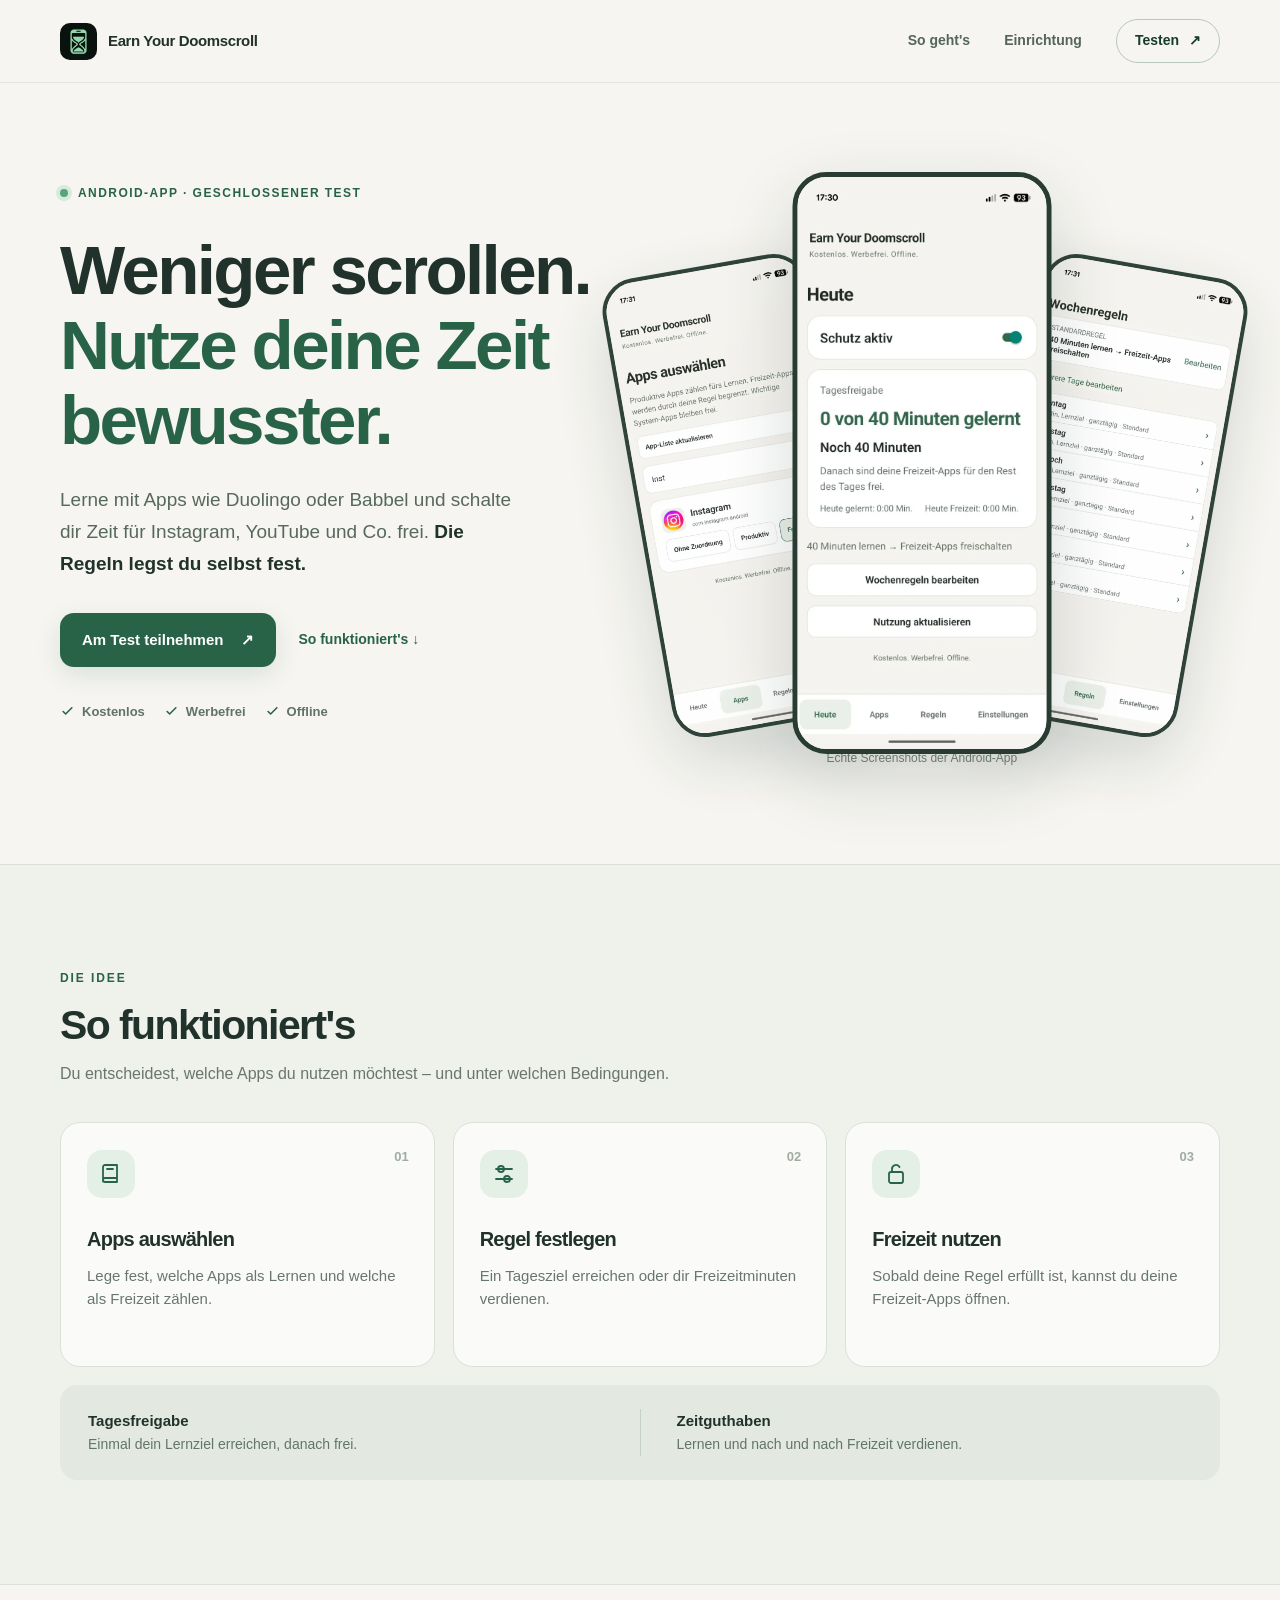
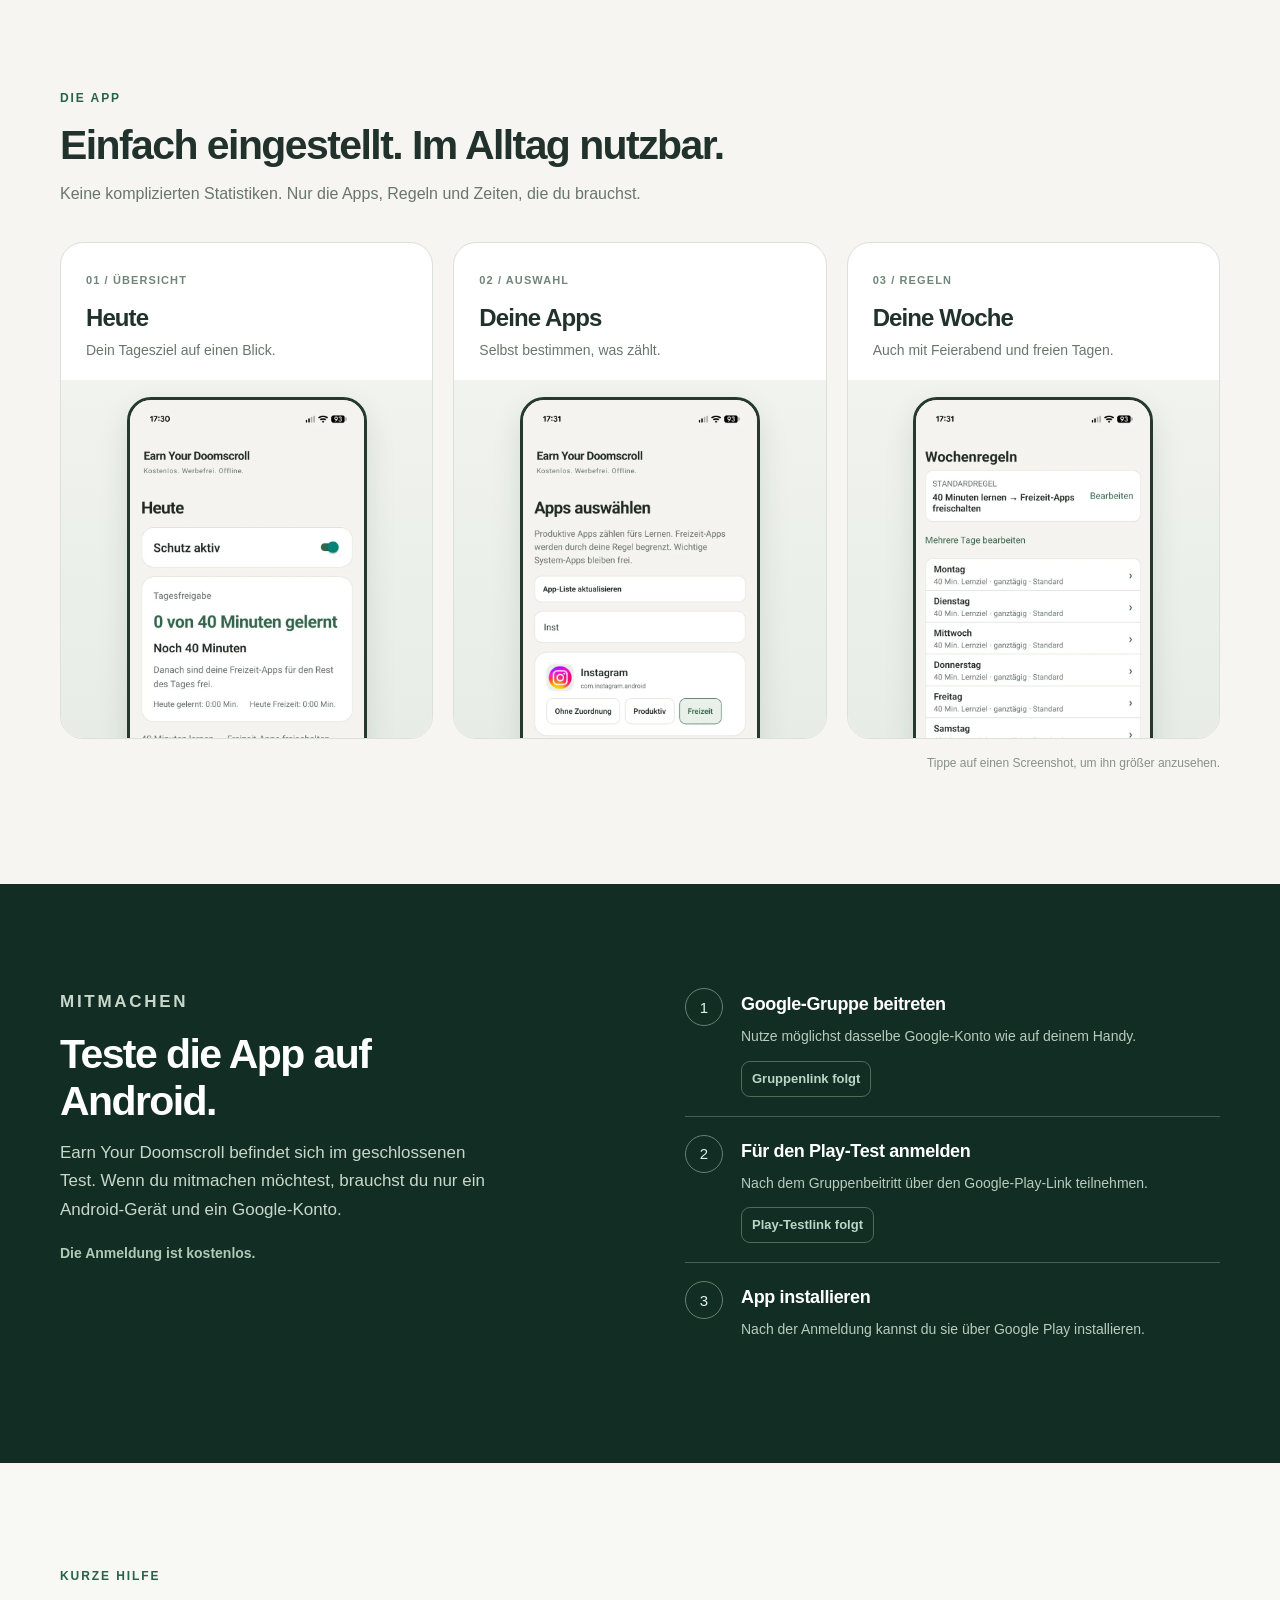
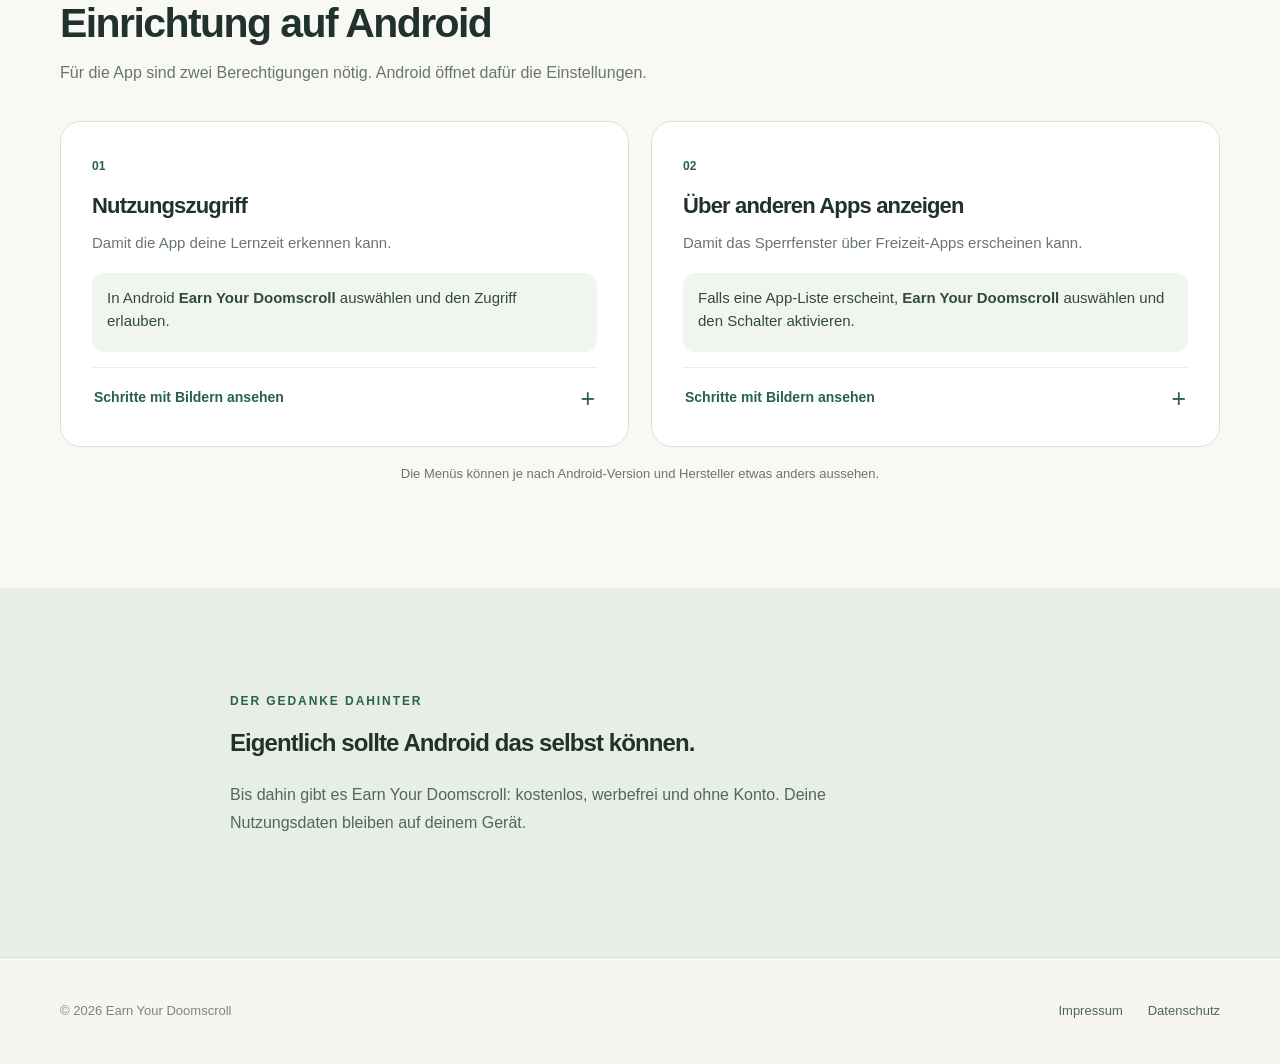
==== index.html @ 4b356b82 "Add files via upload" ====
<!doctype html>
<html lang="de">
  <head>
    <meta charset="utf-8" />
    <meta name="viewport" content="width=device-width, initial-scale=1" />
    <meta name="color-scheme" content="light" />
    <meta name="theme-color" content="#f6f5f1" />
    <meta name="description" content="Earn Your Doomscroll: Lerne mit produktiven Apps und schalte dir Freizeit für Instagram, YouTube und Co. frei. Kostenlos, ohne Werbung und offline." />
    <meta property="og:title" content="Earn Your Doomscroll – Weniger scrollen. Bewusster entscheiden." />
    <meta property="og:description" content="Lernen, Freizeit freischalten und eigene Regeln festlegen. Eine kostenlose Android-App ohne Konto." />
    <meta property="og:type" content="website" />
    <meta property="og:image" content="assets/icon-384.webp" />
    <link rel="icon" href="assets/favicon.png" />
    <link rel="stylesheet" href="css/styles.css" />
    <title>Earn Your Doomscroll – Bewusster scrollen</title>
  </head>
  <body>
    <a class="skip-link" href="#inhalt">Zum Inhalt springen</a>
    <header class="site-header">
      <div class="container header-inner">
        <a class="brand" href="#start" aria-label="Earn Your Doomscroll – zum Anfang">
          <img src="assets/icon-128.webp" width="37" height="37" alt="" />
          <span>Earn Your Doomscroll</span>
        </a>
        <nav class="nav-links" aria-label="Hauptnavigation">
          <a href="#so-gehts">So geht's</a>
          <a href="#einrichtung">Einrichtung</a>
          <a href="#test" class="nav-cta">Testen <span aria-hidden="true">↗</span></a>
        </nav>
        <a class="mobile-nav-cta" href="#test">Testen <span aria-hidden="true">↗</span></a>
      </div>
    </header>

    <main id="inhalt">
      <section class="hero section" id="start" aria-labelledby="hero-title">
        <div class="container hero-grid">
          <div class="hero-copy">
            <span class="eyebrow"><span class="status-dot"></span> Android-App · Geschlossener Test</span>
            <h1 id="hero-title">Weniger scrollen.<br /><em>Nutze deine Zeit bewusster.</em></h1>
            <p class="hero-lead">Lerne mit Apps wie Duolingo oder Babbel und schalte dir Zeit für Instagram, YouTube und Co. frei. <strong>Die Regeln legst du selbst fest.</strong></p>
            <div class="hero-actions">
              <a class="button button-primary" href="#test">Am Test teilnehmen <span aria-hidden="true">↗</span></a>
              <a class="text-link" href="#so-gehts">So funktioniert's <span aria-hidden="true">↓</span></a>
            </div>
            <div class="trust-row" aria-label="Eigenschaften der App">
              <span><svg class="mini-icon" viewBox="0 0 24 24" aria-hidden="true"><path d="m5 12 4 4L19 6"/></svg> Kostenlos</span>
              <span><svg class="mini-icon" viewBox="0 0 24 24" aria-hidden="true"><path d="m5 12 4 4L19 6"/></svg> Werbefrei</span>
              <span><svg class="mini-icon" viewBox="0 0 24 24" aria-hidden="true"><path d="m5 12 4 4L19 6"/></svg> Offline</span>
            </div>
          </div>
          <div class="hero-visual" aria-label="Einblicke in die Android-App">
            <div class="hero-visual-glow" aria-hidden="true"></div>
            <div class="phone phone-back phone-back-left" aria-hidden="true"><img src="assets/apps.webp" width="684" height="1536" alt="" /></div>
            <div class="phone phone-main"><img src="assets/heute.webp" width="684" height="1536" alt="Dashboard der Android-App mit Tagesziel, Schutzstatus und Lernfortschritt" /></div>
            <div class="phone phone-back phone-back-right" aria-hidden="true"><img src="assets/regeln.webp" width="684" height="1536" alt="" /></div>
            <span class="visual-caption">Echte Screenshots der Android-App</span>
          </div>
        </div>
      </section>

      <section class="section section-steps" id="so-gehts" aria-labelledby="steps-title">
        <div class="container">
          <div class="section-heading">
            <p class="kicker">DIE IDEE</p>
            <h2 id="steps-title">So funktioniert's</h2>
            <p>Du entscheidest, welche Apps du nutzen möchtest – und unter welchen Bedingungen.</p>
          </div>
          <div class="steps-grid">
            <article class="step-card">
              <span class="step-index">01</span>
              <span class="step-icon" aria-hidden="true"><svg viewBox="0 0 24 24"><path d="M4 19.5V5a2 2 0 0 1 2-2h12v17H6a2 2 0 0 1 0-4h12"/><path d="M8 7h6"/></svg></span>
              <h3>Apps auswählen</h3>
              <p>Lege fest, welche Apps als Lernen und welche als Freizeit zählen.</p>
            </article>
            <article class="step-card">
              <span class="step-index">02</span>
              <span class="step-icon" aria-hidden="true"><svg viewBox="0 0 24 24"><path d="M4 7h16M4 17h16"/><circle cx="9" cy="7" r="3"/><circle cx="15" cy="17" r="3"/></svg></span>
              <h3>Regel festlegen</h3>
              <p>Ein Tagesziel erreichen oder dir Freizeitminuten verdienen.</p>
            </article>
            <article class="step-card">
              <span class="step-index">03</span>
              <span class="step-icon" aria-hidden="true"><svg viewBox="0 0 24 24"><rect x="5" y="10" width="14" height="11" rx="2"/><path d="M8 10V7a4 4 0 0 1 7.5-2"/></svg></span>
              <h3>Freizeit nutzen</h3>
              <p>Sobald deine Regel erfüllt ist, kannst du deine Freizeit-Apps öffnen.</p>
            </article>
          </div>
          <div class="mode-strip">
            <div><strong>Tagesfreigabe</strong><span>Einmal dein Lernziel erreichen, danach frei.</span></div>
            <span class="mode-divider" aria-hidden="true"></span>
            <div><strong>Zeitguthaben</strong><span>Lernen und nach und nach Freizeit verdienen.</span></div>
          </div>
        </div>
      </section>

      <section class="section showcase" id="einblick" aria-labelledby="showcase-title">
        <div class="container">
          <div class="section-heading narrow">
            <p class="kicker">DIE APP</p>
            <h2 id="showcase-title">Einfach eingestellt. Im Alltag nutzbar.</h2>
            <p>Keine komplizierten Statistiken. Nur die Apps, Regeln und Zeiten, die du brauchst.</p>
          </div>
          <div class="showcase-grid">
            <article class="showcase-card">
              <div class="showcase-copy"><span>01 / ÜBERSICHT</span><h3>Heute</h3><p>Dein Tagesziel auf einen Blick.</p></div>
              <button type="button" class="image-button" data-lightbox="assets/heute.webp" data-alt="Dashboard der App: Schutz aktiv, Tagesfreigabe und Lernfortschritt" aria-label="Screenshot Heute vergrößern"><img src="assets/heute.webp" width="684" height="1536" loading="lazy" alt="Dashboard mit Tagesfreigabe und Lernziel" /></button>
            </article>
            <article class="showcase-card">
              <div class="showcase-copy"><span>02 / AUSWAHL</span><h3>Deine Apps</h3><p>Selbst bestimmen, was zählt.</p></div>
              <button type="button" class="image-button" data-lightbox="assets/apps.webp" data-alt="App-Auswahl mit Instagram als Freizeit-App" aria-label="Screenshot Apps auswählen vergrößern"><img src="assets/apps.webp" width="684" height="1536" loading="lazy" alt="Auswahl installierter Android-Apps" /></button>
            </article>
            <article class="showcase-card">
              <div class="showcase-copy"><span>03 / REGELN</span><h3>Deine Woche</h3><p>Auch mit Feierabend und freien Tagen.</p></div>
              <button type="button" class="image-button" data-lightbox="assets/regeln.webp" data-alt="Wochenübersicht mit Standardregel und sieben Wochentagen" aria-label="Screenshot Wochenregeln vergrößern"><img src="assets/regeln.webp" width="684" height="1536" loading="lazy" alt="Wochenregeln und Tagesfreigabe in der App" /></button>
            </article>
          </div>
          <p class="showcase-hint">Tippe auf einen Screenshot, um ihn größer anzusehen.</p>
        </div>
      </section>

      <section class="section test-section" id="test" aria-labelledby="test-title">
        <div class="container test-grid">
          <div class="test-head">
            <p class="kicker kicker-light">MITMACHEN</p>
            <h2 id="test-title">Teste die App auf Android.</h2>
            <p>Earn Your Doomscroll befindet sich im geschlossenen Test. Wenn du mitmachen möchtest, brauchst du nur ein Android-Gerät und ein Google-Konto.</p>
            <p class="test-note">Die Anmeldung ist kostenlos.</p>
          </div>
          <div class="test-steps">
            <div class="test-step">
              <span class="test-nr">1</span>
              <div><h3>Google-Gruppe beitreten</h3><p>Nutze möglichst dasselbe Google-Konto wie auf deinem Handy.</p>
                <a class="button button-light button-compact is-hidden" data-config-url="groupUrl" target="_blank" rel="noopener noreferrer">Zur Google-Gruppe <span aria-hidden="true">↗</span></a>
                <span class="coming-soon" data-config-placeholder="groupUrl">Gruppenlink folgt</span>
              </div>
            </div>
            <div class="test-step">
              <span class="test-nr">2</span>
              <div><h3>Für den Play-Test anmelden</h3><p>Nach dem Gruppenbeitritt über den Google-Play-Link teilnehmen.</p>
                <a class="button button-light button-compact is-hidden" data-config-url="playTestUrl" target="_blank" rel="noopener noreferrer">Zum Play-Test <span aria-hidden="true">↗</span></a>
                <span class="coming-soon" data-config-placeholder="playTestUrl">Play-Testlink folgt</span>
              </div>
            </div>
            <div class="test-step">
              <span class="test-nr">3</span>
              <div><h3>App installieren</h3><p>Nach der Anmeldung kannst du sie über Google Play installieren.</p></div>
            </div>
          </div>
        </div>
      </section>

      <section class="section setup-section" id="einrichtung" aria-labelledby="setup-title">
        <div class="container">
          <div class="section-heading narrow">
            <p class="kicker">KURZE HILFE</p>
            <h2 id="setup-title">Einrichtung auf Android</h2>
            <p>Für die App sind zwei Berechtigungen nötig. Android öffnet dafür die Einstellungen.</p>
          </div>
          <div class="setup-grid">
            <article class="permission-card">
              <span class="permission-number">01</span>
              <h3>Nutzungszugriff</h3>
              <p>Damit die App deine Lernzeit erkennen kann.</p>
              <p class="permission-action">In Android <strong>Earn Your Doomscroll</strong> auswählen und den Zugriff erlauben.</p>
              <details class="image-details">
                <summary>Schritte mit Bildern ansehen <span aria-hidden="true">+</span></summary>
                <div class="detail-images">
                  <button class="permission-shot" type="button" data-lightbox="assets/nutzungszugriff-liste.webp" data-alt="Android-Liste für App-Nutzungsdaten mit Earn Your Doomscroll" aria-label="App-Liste zum Nutzungszugriff vergrößern"><img src="assets/nutzungszugriff-liste.webp" width="684" height="1536" loading="lazy" alt="Android-Liste: Earn Your Doomscroll auswählen" /><small>1. App wählen</small></button>
                  <button class="permission-shot" type="button" data-lightbox="assets/nutzungszugriff-detail.webp" data-alt="Android-Schalter Zugriff auf App-Nutzungsdaten erlauben" aria-label="Schalter für Nutzungszugriff vergrößern"><img src="assets/nutzungszugriff-detail.webp" width="684" height="1536" loading="lazy" alt="Android-Schalter: Zugriff erlauben" /><small>2. Zugriff erlauben</small></button>
                </div>
              </details>
            </article>
            <article class="permission-card">
              <span class="permission-number">02</span>
              <h3>Über anderen Apps anzeigen</h3>
              <p>Damit das Sperrfenster über Freizeit-Apps erscheinen kann.</p>
              <p class="permission-action">Falls eine App-Liste erscheint, <strong>Earn Your Doomscroll</strong> auswählen und den Schalter aktivieren.</p>
              <details class="image-details">
                <summary>Schritte mit Bildern ansehen <span aria-hidden="true">+</span></summary>
                <div class="detail-images">
                  <button class="permission-shot" type="button" data-lightbox="assets/overlay-liste.webp" data-alt="Android-Liste zur Berechtigung Über anderen Apps anzeigen" aria-label="App-Liste für Overlay-Berechtigung vergrößern"><img src="assets/overlay-liste.webp" width="684" height="1536" loading="lazy" alt="Android-Liste: Earn Your Doomscroll auswählen" /><small>1. App wählen</small></button>
                  <button class="permission-shot" type="button" data-lightbox="assets/overlay-detail.webp" data-alt="Android-Schalter Einblendung über anderen Apps zulassen" aria-label="Schalter für Overlay-Berechtigung vergrößern"><img src="assets/overlay-detail.webp" width="684" height="1536" loading="lazy" alt="Android-Schalter: Einblendung zulassen" /><small>2. Einblendung erlauben</small></button>
                </div>
              </details>
            </article>
          </div>
          <p class="setup-footnote">Die Menüs können je nach Android-Version und Hersteller etwas anders aussehen.</p>
        </div>
      </section>

      <section class="section why-section" id="warum" aria-labelledby="why-title">
        <div class="container why-copy">
          <p class="kicker">DER GEDANKE DAHINTER</p>
          <h2 id="why-title">Eigentlich sollte Android das selbst können.</h2>
          <p>Bis dahin gibt es Earn Your Doomscroll: kostenlos, werbefrei und ohne Konto. Deine Nutzungsdaten bleiben auf deinem Gerät.</p>
        </div>
      </section>
    </main>

    <footer class="site-footer">
      <div class="container footer-inner">
        <span>© <span id="year">2026</span> Earn Your Doomscroll</span>
        <div class="footer-links">
          <a href="impressum/">Impressum</a>
          <a href="datenschutz/">Datenschutz</a>
          <a class="is-hidden" data-config-email="contactEmail">Kontakt</a>
        </div>
      </div>
    </footer>

    <dialog id="image-dialog" class="image-dialog" aria-label="Screenshot vergrößert">
      <div class="dialog-bar"><span>App-Screenshot</span><button type="button" class="dialog-close" aria-label="Bild schließen">✕</button></div>
      <img class="dialog-image" src="assets/heute.webp" alt="" />
    </dialog>

    <script src="js/config.js"></script>
    <script src="js/main.js"></script>
  </body>
</html>
---- css/styles.css ----
:root {
  --paper: #f6f5f1;
  --paper-alt: #eeefe9;
  --white: #ffffff;
  --ink: #20322b;
  --muted: #68766e;
  --green: #286347;
  --green-dark: #173b2e;
  --green-deep: #122d23;
  --mint: #aedbc0;
  --border: #dbe0d8;
  --soft-border: #e8ebe5;
  --radius: 22px;
  --max: 1160px;
  --shadow: 0 15px 60px rgb(17 48 35 / 7%);
}
*, *::before, *::after { box-sizing: border-box; }
html { scroll-behavior: smooth; scroll-padding-top: 110px; }
body { margin: 0; background: var(--paper); color: var(--ink); font-family: -apple-system, BlinkMacSystemFont, "Segoe UI", Roboto, "Helvetica Neue", Arial, sans-serif; font-size: 16px; line-height: 1.55; -webkit-font-smoothing: antialiased; }
a { color: inherit; text-underline-offset: 3px; }
img { max-width: 100%; display: block; }
button { font: inherit; }
a:focus-visible, button:focus-visible, summary:focus-visible { outline: 3px solid #2c8762; outline-offset: 4px; }
.container { width: min(calc(100% - 52px), var(--max)); margin-inline: auto; }
.is-hidden { display: none !important; }
.skip-link { position: absolute; top: -80px; left: 16px; z-index: 100; background: var(--green); color: white; padding: 10px 18px; border-radius: 0 0 12px 12px; }
.skip-link:focus { top: 0; }
.site-header { position: sticky; top: 0; z-index: 30; background: rgb(246 245 241 / 94%); backdrop-filter: blur(14px); border-bottom: 1px solid rgb(219 224 216 / 75%); }
.header-inner { height: 82px; display: flex; align-items: center; justify-content: space-between; gap: 25px; }
.brand { display: inline-flex; gap: 11px; align-items: center; text-decoration: none; font-size: 15px; font-weight: 760; letter-spacing: -.025em; white-space: nowrap; }
.brand img { border-radius: 10px; }
.nav-links { display: flex; gap: 34px; align-items: center; }
.nav-links a { font-size: 14px; font-weight: 650; text-decoration: none; color: #55655c; transition: color .16s; }
.nav-links a:hover { color: var(--green); }
.nav-links .nav-cta { display: inline-flex; align-items: center; gap: 10px; border: 1px solid #b8c7bb; padding: 10px 18px; border-radius: 999px; color: var(--green-dark); }
.mobile-nav-cta { display: none; }
.section { padding-block: 104px; }
.hero { padding: 87px 0 104px; overflow: hidden; }
.hero-grid { display: grid; grid-template-columns: minmax(0, .95fr) minmax(0, 1.05fr); gap: 24px; align-items: center; }
.hero-copy { position: relative; z-index: 2; padding-bottom: 28px; }
.eyebrow { display: inline-flex; align-items: center; gap: 10px; color: var(--green); font-size: 12px; text-transform: uppercase; font-weight: 750; letter-spacing: .12em; }
.status-dot { width: 8px; height: 8px; border-radius: 50%; background: #55a579; box-shadow: 0 0 0 4px #d8eadd; }
h1, h2, h3, p { margin-top: 0; }
h1,h2,h3 { letter-spacing: -.038em; }
h1 { font-size: clamp(46px, 5.4vw, 76px); font-weight: 780; line-height: 1.085; margin: 28px 0 26px; }
h1 em { font-style: normal; color: var(--green); }
.hero-lead { max-width: 465px; color: #57685d; line-height: 1.7; font-size: clamp(17px, 1.8vw, 19px); }
.hero-lead strong { color: var(--ink); font-weight: 700; }
.hero-actions { display: flex; align-items: center; flex-wrap: wrap; gap: 22px; margin: 32px 0 35px; }
.button { display: inline-flex; justify-content: center; align-items: center; gap: 18px; min-height: 54px; padding: 13px 22px; border-radius: 14px; text-decoration: none; font-weight: 700; font-size: 15px; transition: transform .15s, background .15s; }
.button:hover { transform: translateY(-2px); }
.button-primary { background: var(--green); color: var(--white); box-shadow: 0 8px 24px #205b4220; }
.button-primary:hover { background: #205339; }
.text-link { color: var(--green); font-size: 14px; font-weight: 700; text-decoration: none; }
.text-link:hover { text-decoration: underline; }
.trust-row { display: flex; flex-wrap: wrap; gap: 19px; color: #607368; font-size: 13px; font-weight: 650; }
.trust-row span { display: inline-flex; gap: 7px; align-items: center; }
.mini-icon { width: 15px; height: 15px; fill: none; stroke: var(--green); stroke-width: 2.5; stroke-linecap: round; stroke-linejoin: round; }
.hero-visual { position: relative; min-height: 590px; isolation: isolate; }
.hero-visual-glow { position: absolute; top: 62px; left: 3%; right: 3%; bottom: 8px; z-index: -1; background: radial-gradient(ellipse at center, #d7e6db 0%, rgb(215 230 219 / 58%) 38%, transparent 72%); }
.phone { position: absolute; overflow: hidden; border: 5px solid #283c33; border-radius: 34px; background: #f6f5f1; box-shadow: 0 25px 70px #132a222a; width: 259px; aspect-ratio: 684/1536; }
.phone img { width: 100%; height: 100%; object-fit: cover; }
.phone-main { left: 50%; top: 2px; z-index: 3; transform: translateX(-50%); }
.phone-back { width: 207px; top: 93px; z-index: 1; opacity: .96; border-width: 4px; }
.phone-back-left { left: 2%; transform: rotate(-10deg); }
.phone-back-right { right: 1%; transform: rotate(10deg); }
.visual-caption { position: absolute; bottom: -8px; left: 0; width: 100%; text-align: center; color: #76857a; font-size: 12px; }
.kicker { color: var(--green); font-size: 12px; font-weight: 780; letter-spacing: .16em; margin: 0 0 14px; }
.section-heading { margin-bottom: 35px; }
.section-heading h2, .test-head h2, .why-grid h2 { font-size: clamp(30px, 3.2vw, 45px); line-height: 1.14; font-weight: 760; margin: 0 0 14px; }
.section-heading p:not(.kicker) { color: var(--muted); max-width: 610px; margin: 0; font-size: 16px; }
.section-heading.narrow { max-width: 780px; }
.section-steps { background: #eff1eb; border-block: 1px solid var(--border); }
.steps-grid { display: grid; grid-template-columns: repeat(3, minmax(0, 1fr)); gap: 18px; }
.step-card { position: relative; min-height: 245px; border: 1px solid var(--border); border-radius: 20px; background: #fafbf8; padding: 27px 26px; }
.step-index { position: absolute; top: 24px; right: 25px; font-size: 13px; color: #a0aca3; font-weight: 750; }
.step-icon { display: grid; place-items: center; width: 48px; height: 48px; color: var(--green); background: #e4efe6; border-radius: 15px; margin-bottom: 26px; }
.step-icon svg { width: 24px; height: 24px; stroke: currentColor; stroke-width: 1.8; stroke-linecap: round; stroke-linejoin: round; fill: none; }
.step-card h3 { font-size: 20px; margin: 0 0 9px; }
.step-card p { margin: 0; color: var(--muted); font-size: 15px; }
.mode-strip { display: grid; grid-template-columns: 1fr 1px 1fr; gap: 36px; margin-top: 18px; padding: 24px 28px; background: #e3e9e0; border-radius: 17px; }
.mode-strip > div { display: flex; flex-direction: column; gap: 2px; }
.mode-strip strong { font-size: 15px; }
.mode-strip span { font-size: 14px; color: #63746b; }
.mode-divider { background: #c6d1c6; }
.showcase { padding-bottom: 112px; }
.showcase-grid { display: grid; grid-template-columns: repeat(3, minmax(0, 1fr)); gap: 20px; }
.showcase-card { background: #fff; border: 1px solid var(--border); border-radius: 23px; overflow: hidden; }
.showcase-copy { padding: 24px 25px 18px; }
.showcase-copy span { color: #71867a; font-weight: 700; font-size: 11px; letter-spacing: .1em; }
.showcase-copy h3 { font-size: 24px; margin: 7px 0 4px; }
.showcase-copy p { margin: 0; color: var(--muted); font-size: 14px; }
.image-button { display: block; width: 100%; padding: 17px 28px 0; border: 0; cursor: zoom-in; background: linear-gradient(#f1f3ee, #e7ede6); height: 358px; overflow: hidden; }
.image-button img { width: min(100%, 240px); height: auto; border: 3px solid #263930; border-radius: 24px 24px 0 0; margin: 0 auto; box-shadow: 0 13px 30px #1a30221e; transition: transform .2s ease; }
.image-button:hover img { transform: translateY(-8px); }
.showcase-hint { color: #849188; font-size: 12px; margin: 15px 0 0; text-align: right; }
.test-section { background: var(--green-deep); color: white; }
.test-grid { display: grid; grid-template-columns: minmax(0,1fr) minmax(0, 1fr); gap: 90px; }
.kicker-light { color: #a7dabc; }
.test-head h2 { max-width: 420px; }
.test-head p { max-width: 440px; color: #c9d7cb; font-size: 17px; line-height: 1.7; }
.test-head .test-note { font-size: 14px; color: #afc9b7; font-weight: 650; }
.test-steps { display: grid; gap: 18px; }
.test-step { display: flex; gap: 18px; align-items: flex-start; padding-bottom: 19px; border-bottom: 1px solid #436052; }
.test-step:last-child { border-bottom: 0; }
.test-nr { flex: 0 0 auto; display: grid; place-items: center; width: 38px; height: 38px; border: 1px solid #638372; border-radius: 50%; font-size: 15px; color: #e2f2e6; }
.test-step h3 { font-size: 18px; letter-spacing: -.02em; margin: 3px 0 6px; }
.test-step p { margin: 0; color: #b9cbbe; font-size: 14px; line-height: 1.6; }
.button-compact { margin-top: 15px; padding: 10px 15px; min-height: 42px; font-size: 13px; }
.button-light { color: #1b4431; background: #dff0e4; }
.button-light:hover { background: #fff; }
.coming-soon { display: inline-block; margin-top: 13px; font-size: 13px; font-weight: 700; color: #bad6c6; padding: 7px 10px; border: 1px solid #4b6e5b; border-radius: 9px; }
.setup-section { background: #f8f8f4; }
.setup-grid { display: grid; grid-template-columns: 1fr 1fr; gap: 22px; }
.permission-card { padding: 31px; background: #fff; border: 1px solid var(--border); border-radius: 21px; }
.permission-number { color: var(--green); font-size: 12px; font-weight: 800; }
.permission-card h3 { font-size: 22px; margin: 12px 0 8px; }
.permission-card p { font-size: 15px; color: var(--muted); margin-bottom: 18px; }
.permission-card .permission-action { color: #314a3c; background: #f1f5ef; padding: 13px 15px; border-radius: 12px; min-height: 79px; margin-bottom: 15px; }
.image-details { border-top: 1px solid #ecede9; margin-top: 10px; }
.image-details summary { list-style: none; cursor: pointer; display: flex; align-items: center; justify-content: space-between; color: var(--green); font-weight: 700; font-size: 14px; padding: 18px 2px 4px; }
.image-details summary::-webkit-details-marker { display: none; }
.image-details[open] summary span { transform: rotate(45deg); }
.image-details summary span { font-size: 25px; font-weight: 400; line-height: 1; transition: transform .15s ease; }
.detail-images { display: grid; grid-template-columns: 1fr 1fr; gap: 12px; margin-top: 16px; }
.permission-shot { padding: 8px 8px 10px; border: 1px solid #d8dfd8; border-radius: 13px; background: #f6f7f4; cursor: zoom-in; overflow: hidden; }
.permission-shot img { height: 188px; width: 100%; object-fit: cover; object-position: top; border-radius: 7px; }
.permission-shot small { display: block; color: #506957; font-weight: 650; font-size: 12px; margin-top: 8px; }
.setup-footnote { text-align: center; color: var(--muted); font-size: 13px; margin: 17px 0 0; }
.why-section { background: #e7eee5; }
.why-copy { max-width: 820px; }
.why-copy h2 { max-width: 680px; }
.why-copy p:not(.kicker) { max-width: 650px; color: #52675a; line-height: 1.75; }
.site-footer { background: var(--paper); border-top: 1px solid var(--border); }
.footer-inner { display: flex; justify-content: space-between; align-items: center; min-height: 106px; gap: 24px; font-size: 13px; color: #79867c; }
.footer-links { display: flex; gap: 25px; }
.footer-links a { text-decoration: none; color: #50665a; }
.footer-links a:hover { text-decoration: underline; }
.image-dialog { width: min(calc(100% - 30px), 650px); max-height: min(94dvh, 1040px); padding: 0; border: 1px solid var(--border); border-radius: 17px; box-shadow: 0 18px 80px rgb(0 0 0 / 32%); overflow: hidden; background: #f6f5f1; }
.image-dialog::backdrop { background: rgb(7 18 12 / 76%); backdrop-filter: blur(8px); }
.dialog-bar { display: flex; align-items: center; justify-content: space-between; padding: 10px 18px; border-bottom: 1px solid var(--border); color: var(--green-dark); font-size: 13px; font-weight: 700; }
.dialog-close { border: 0; background: #e6ebe4; border-radius: 8px; width: 36px; height: 36px; cursor: pointer; }
.dialog-image { max-height: calc(94dvh - 60px); margin: 0 auto; object-fit: contain; }
/* Unterseiten */
.legal-header { background: var(--paper); }
.legal-wrap { max-width: 780px; margin: 72px auto 110px; }
.legal-back { color: var(--green); font-weight: 700; text-decoration: none; font-size: 14px; }
.legal-wrap h1 { font-size: clamp(38px,5vw,56px); margin: 28px 0 16px; }
.legal-wrap h2 { font-size: 22px; margin-top: 34px; margin-bottom: 12px; }
.legal-wrap p, .legal-wrap li { color: #516258; }
.legal-placeholder { border-radius: 14px; border: 1px solid #ddb58c; background: #fff5e6; padding: 18px 20px; font-size: 14px; line-height: 1.6; }
.legal-placeholder strong { color: #7b4b21; }
.placeholder-text { color: #a35a36; background: #fdf0e7; padding: 2px 5px; border-radius: 4px; }
.legal-wrap section { border-bottom: 1px solid var(--border); padding-bottom: 15px; }
@media (max-width: 1050px) {
  .hero-grid { grid-template-columns: .97fr 1.03fr; }
  .hero-visual { min-height: 515px; }
  .phone-main { width: 222px; }
  .phone-back { width: 167px; top: 79px; }
  .visual-caption { bottom: -12px; }
  .test-grid { gap: 46px; }
}
@media (max-width: 760px) {
  .container { width: min(calc(100% - 36px), var(--max)); }
  .header-inner { height: 69px; }
  .brand { font-size: 13px; }
  .brand img { width: 32px; height: 32px; }
  .nav-links { display: none; }
  .mobile-nav-cta { display: inline-flex; text-decoration: none; color: var(--green); padding: 9px 13px; border: 1px solid #bdd0c3; border-radius: 999px; font-size: 13px; font-weight: 750; gap: 7px; }
  .section { padding-block: 72px; }
  .hero { padding-top: 63px; padding-bottom: 68px; }
  .hero-grid { grid-template-columns: 1fr; gap: 15px; }
  .hero-copy { padding-bottom: 0; }
  h1 { font-size: clamp(38px, 8.5vw, 56px); margin: 22px 0; }
  .hero-lead { font-size: 17px; line-height: 1.62; }
  .hero-actions { margin: 25px 0 25px; }
  .hero-visual { min-height: 445px; margin-top: 20px; }
  .phone-main { width: 194px; top: 0; }
  .phone-back { width: 155px; top: 62px; }
  .phone-back-left { left: 7%; }
  .phone-back-right { right: 7%; }
  .visual-caption { bottom: 0; }
  .steps-grid { grid-template-columns: 1fr; gap: 12px; }
  .step-card { min-height: 0; padding: 19px 20px 21px; display: grid; grid-template-columns: 46px 1fr; column-gap: 17px; }
  .step-card .step-index { top: 19px; right: 18px; }
  .step-icon { grid-column: 1; grid-row: 1 / span 2; margin: 0; width: 44px; height: 44px; }
  .step-card h3 { grid-column: 2; grid-row: 1; margin: 0 40px 3px 0; font-size: 18px; }
  .step-card p { grid-column: 2; grid-row: 2; font-size: 14px; }
  .mode-strip { gap: 17px; padding: 18px; }
  .showcase-grid { display: grid; grid-auto-flow: column; grid-auto-columns: minmax(235px, 75%); grid-template-columns: none; overflow-x: auto; overscroll-behavior-x: contain; scroll-snap-type: x mandatory; padding-bottom: 12px; gap: 13px; }
  .showcase-card { scroll-snap-align: start; }
  .image-button { height: 300px; }
  .image-button img { width: 210px; }
  .showcase-hint { text-align: left; }
  .test-grid { grid-template-columns: 1fr; gap: 23px; }
  .setup-grid { grid-template-columns: 1fr; }
  .footer-inner { min-height: 116px; align-items: flex-start; flex-direction: column; justify-content: center; gap: 10px; }
  .legal-wrap { margin: 50px auto 80px; }
}
@media (max-width: 420px) {
  .brand { font-size: 12px; }
  .hero-visual { min-height: 377px; }
  .phone-main { width: 165px; }
  .phone-back { width: 120px; top: 60px; }
  .phone-back-left { left: 1%; }
  .phone-back-right { right: 1%; }
  .hero-actions { align-items: stretch; flex-direction: column; gap: 17px; }
  .button-primary { width: 100%; }
  .mode-strip { grid-template-columns: 1fr; gap: 12px; }
  .mode-divider { height: 1px; }
  .permission-card { padding: 23px 20px; }
  .trust-row { gap: 13px; }
}
@media (prefers-reduced-motion: reduce) { html { scroll-behavior: auto; } .button, .image-button img, .image-details summary span { transition: none; } }
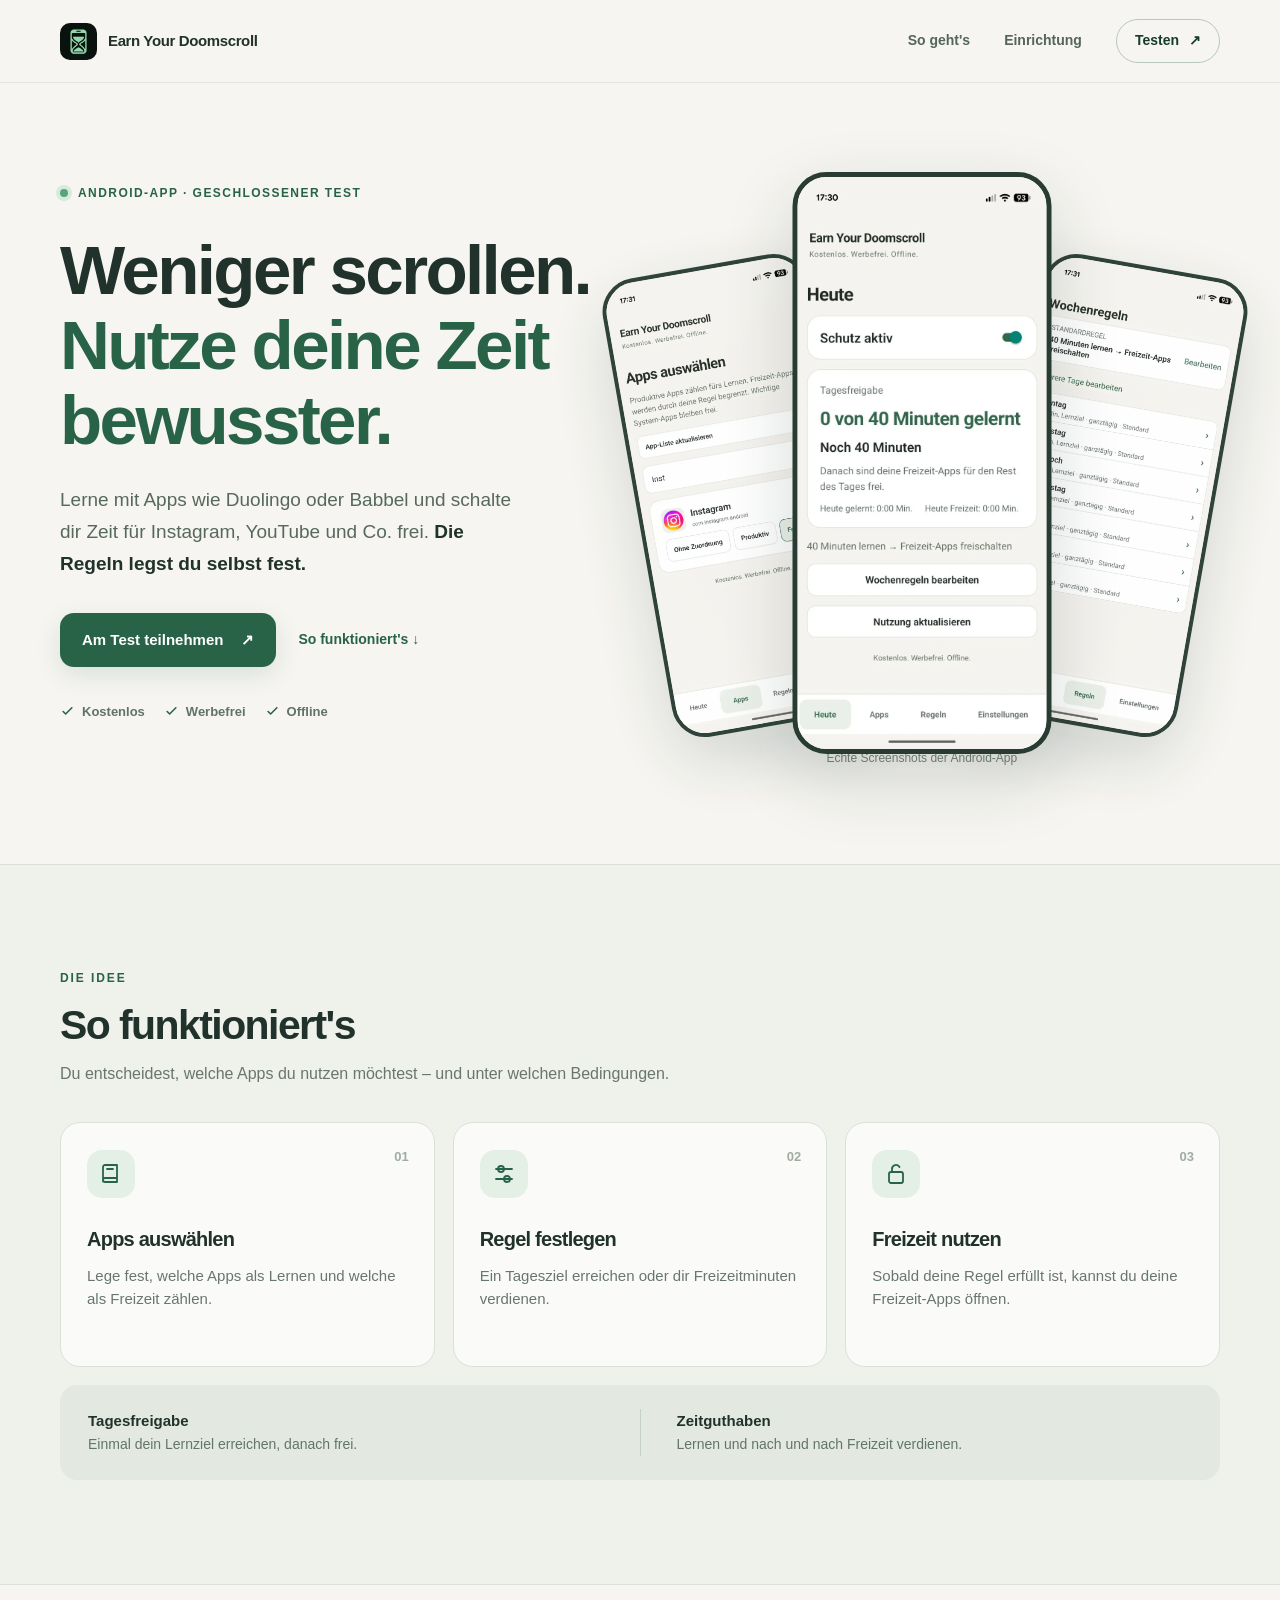
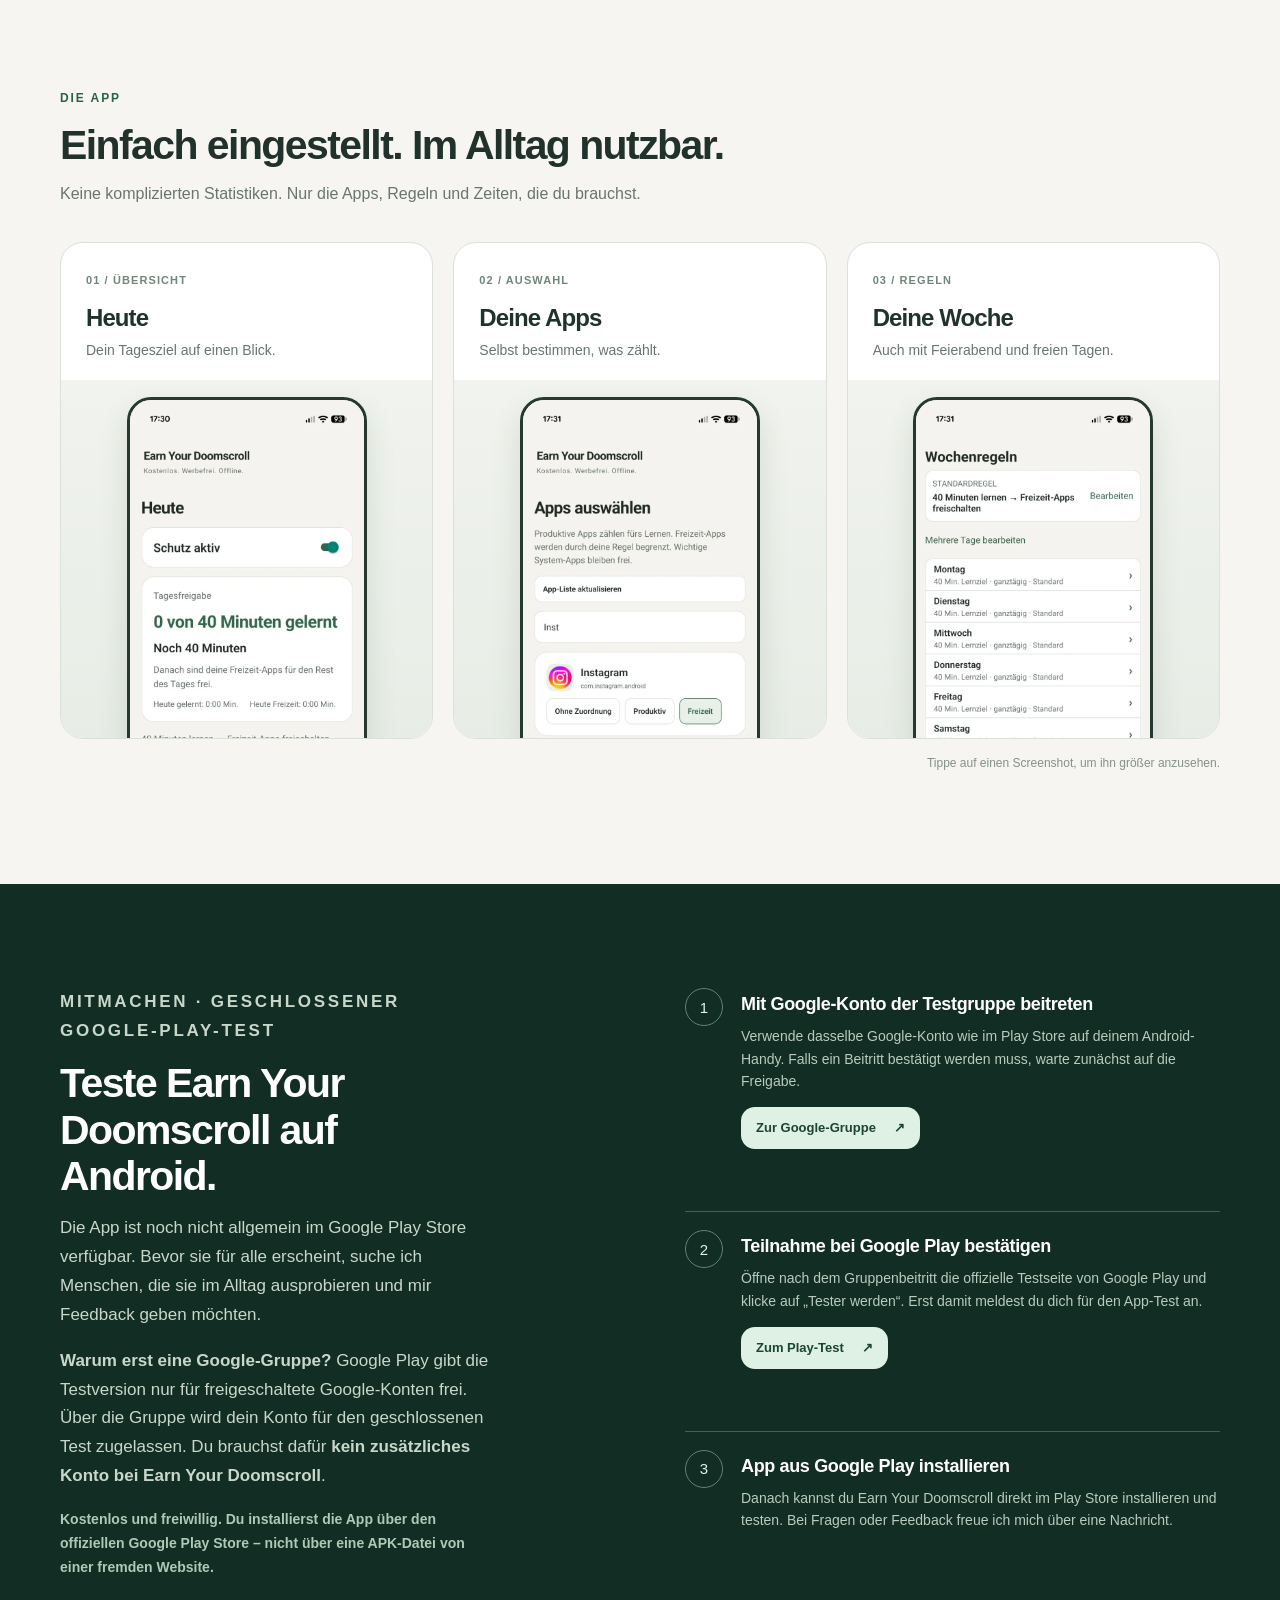
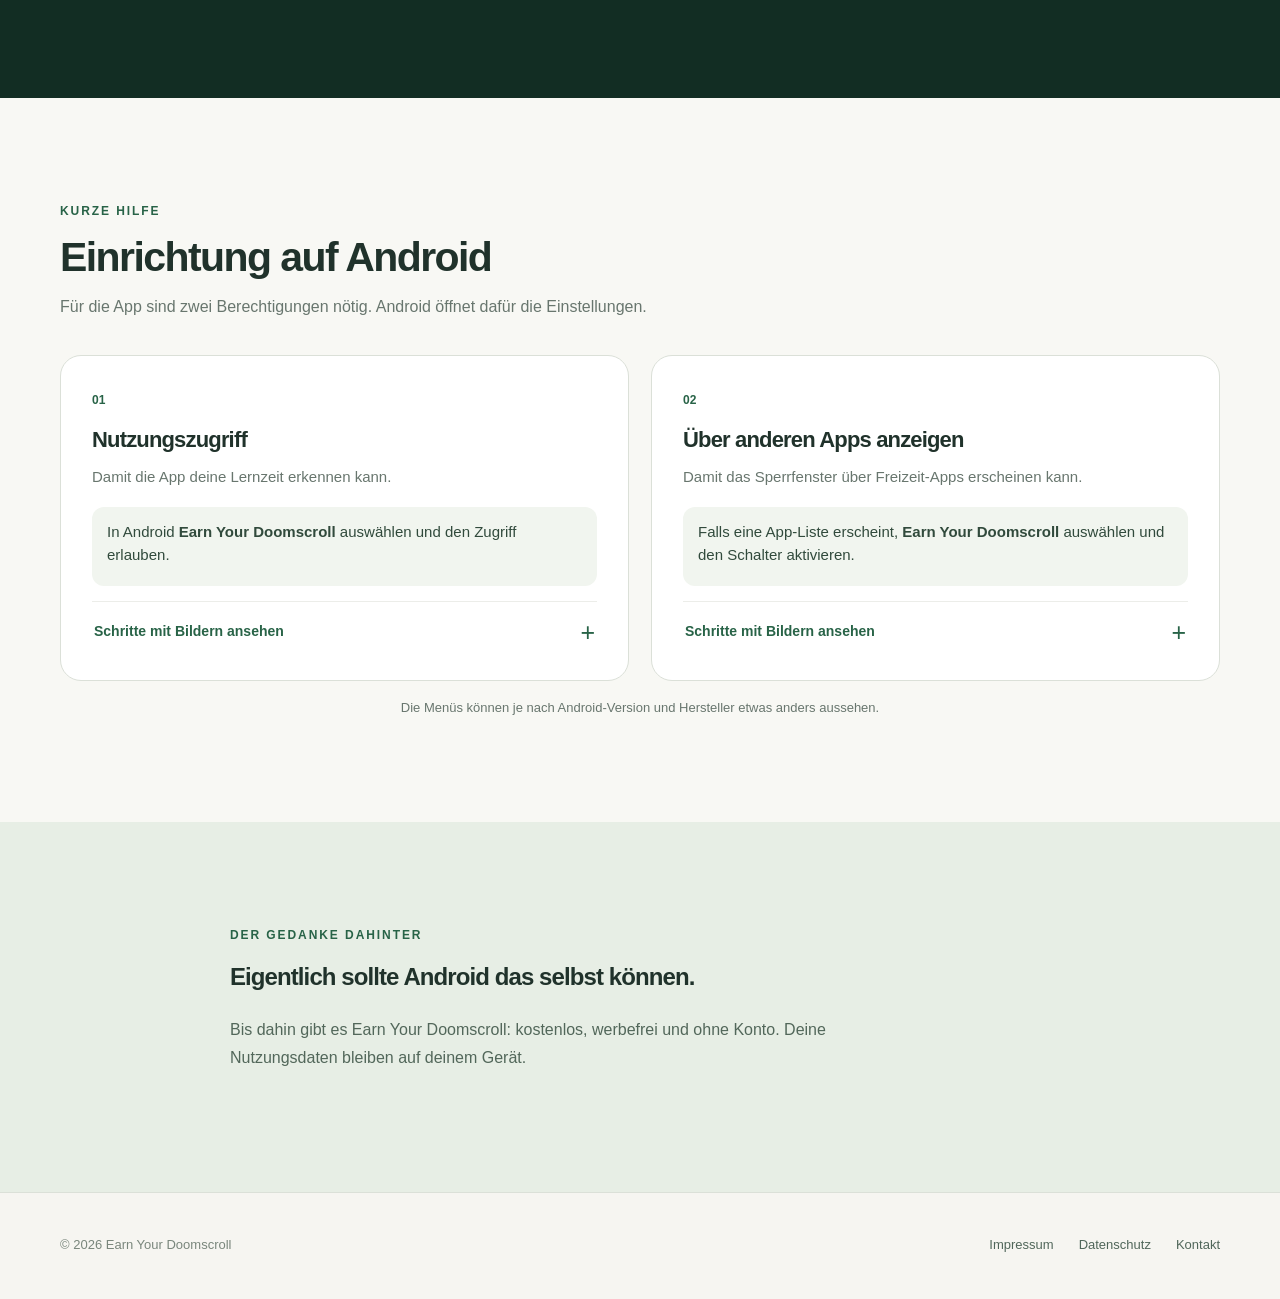
==== commit 91fe5828: "Update index.html" ====
--- a/index.html
+++ b/index.html
@@ -121,29 +121,37 @@
       <section class="section test-section" id="test" aria-labelledby="test-title">
         <div class="container test-grid">
           <div class="test-head">
-            <p class="kicker kicker-light">MITMACHEN</p>
-            <h2 id="test-title">Teste die App auf Android.</h2>
-            <p>Earn Your Doomscroll befindet sich im geschlossenen Test. Wenn du mitmachen möchtest, brauchst du nur ein Android-Gerät und ein Google-Konto.</p>
-            <p class="test-note">Die Anmeldung ist kostenlos.</p>
+            <p class="kicker kicker-light">MITMACHEN · GESCHLOSSENER GOOGLE-PLAY-TEST</p>
+            <h2 id="test-title">Teste Earn Your Doomscroll auf Android.</h2>
+            <p>Die App ist noch nicht allgemein im Google Play Store verfügbar. Bevor sie für alle erscheint, suche ich Menschen, die sie im Alltag ausprobieren und mir Feedback geben möchten.</p>
+            <p><strong>Warum erst eine Google-Gruppe?</strong> Google Play gibt die Testversion nur für freigeschaltete Google-Konten frei. Über die Gruppe wird dein Konto für den geschlossenen Test zugelassen. Du brauchst dafür <strong>kein zusätzliches Konto bei Earn Your Doomscroll</strong>.</p>
+            <p class="test-note">Kostenlos und freiwillig. Du installierst die App über den offiziellen Google Play Store – nicht über eine APK-Datei von einer fremden Website.</p>
           </div>
           <div class="test-steps">
             <div class="test-step">
               <span class="test-nr">1</span>
-              <div><h3>Google-Gruppe beitreten</h3><p>Nutze möglichst dasselbe Google-Konto wie auf deinem Handy.</p>
+              <div>
+                <h3>Mit Google-Konto der Testgruppe beitreten</h3>
+                <p>Verwende dasselbe Google-Konto wie im Play Store auf deinem Android-Handy. Falls ein Beitritt bestätigt werden muss, warte zunächst auf die Freigabe.</p>
                 <a class="button button-light button-compact is-hidden" data-config-url="groupUrl" target="_blank" rel="noopener noreferrer">Zur Google-Gruppe <span aria-hidden="true">↗</span></a>
                 <span class="coming-soon" data-config-placeholder="groupUrl">Gruppenlink folgt</span>
               </div>
             </div>
             <div class="test-step">
               <span class="test-nr">2</span>
-              <div><h3>Für den Play-Test anmelden</h3><p>Nach dem Gruppenbeitritt über den Google-Play-Link teilnehmen.</p>
+              <div>
+                <h3>Teilnahme bei Google Play bestätigen</h3>
+                <p>Öffne nach dem Gruppenbeitritt die offizielle Testseite von Google Play und klicke auf „Tester werden“. Erst damit meldest du dich für den App-Test an.</p>
                 <a class="button button-light button-compact is-hidden" data-config-url="playTestUrl" target="_blank" rel="noopener noreferrer">Zum Play-Test <span aria-hidden="true">↗</span></a>
                 <span class="coming-soon" data-config-placeholder="playTestUrl">Play-Testlink folgt</span>
               </div>
             </div>
             <div class="test-step">
               <span class="test-nr">3</span>
-              <div><h3>App installieren</h3><p>Nach der Anmeldung kannst du sie über Google Play installieren.</p></div>
+              <div>
+                <h3>App aus Google Play installieren</h3>
+                <p>Danach kannst du Earn Your Doomscroll direkt im Play Store installieren und testen. Bei Fragen oder Feedback freue ich mich über eine Nachricht.</p>
+              </div>
             </div>
           </div>
         </div>
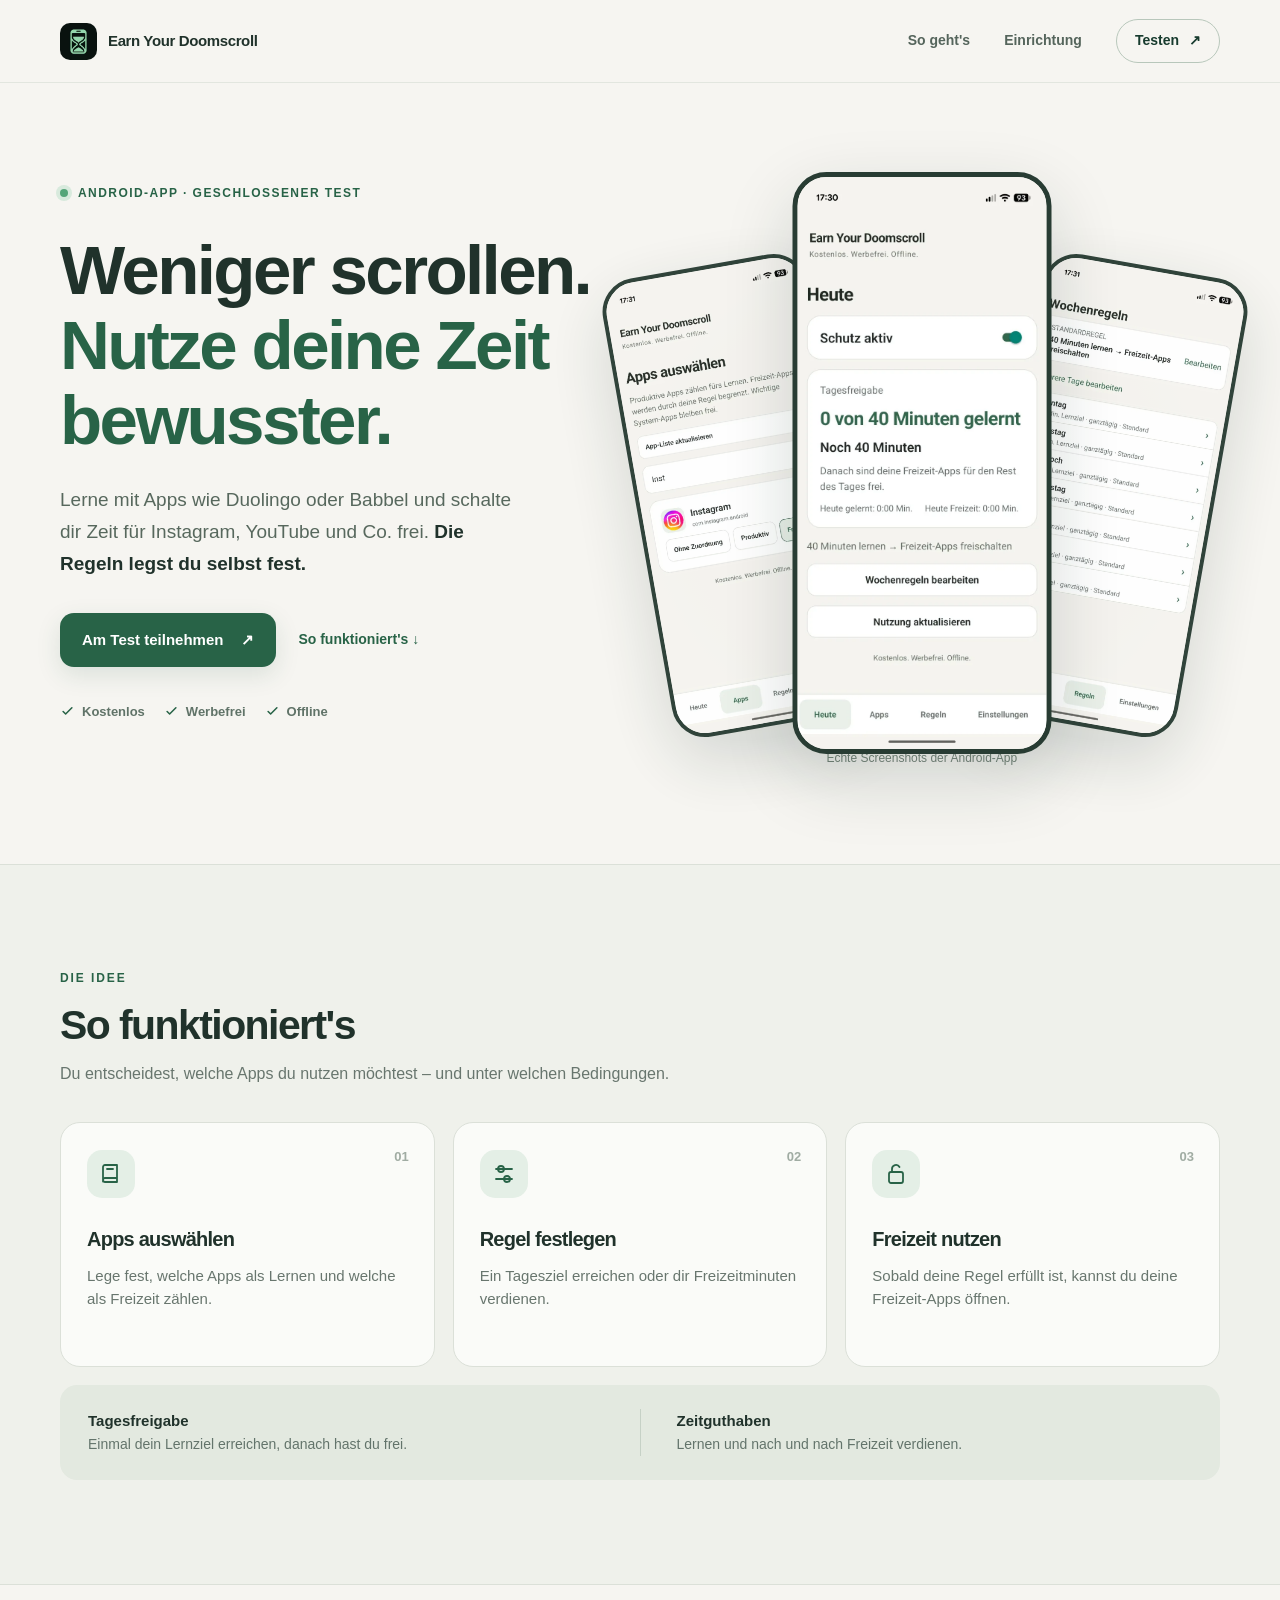
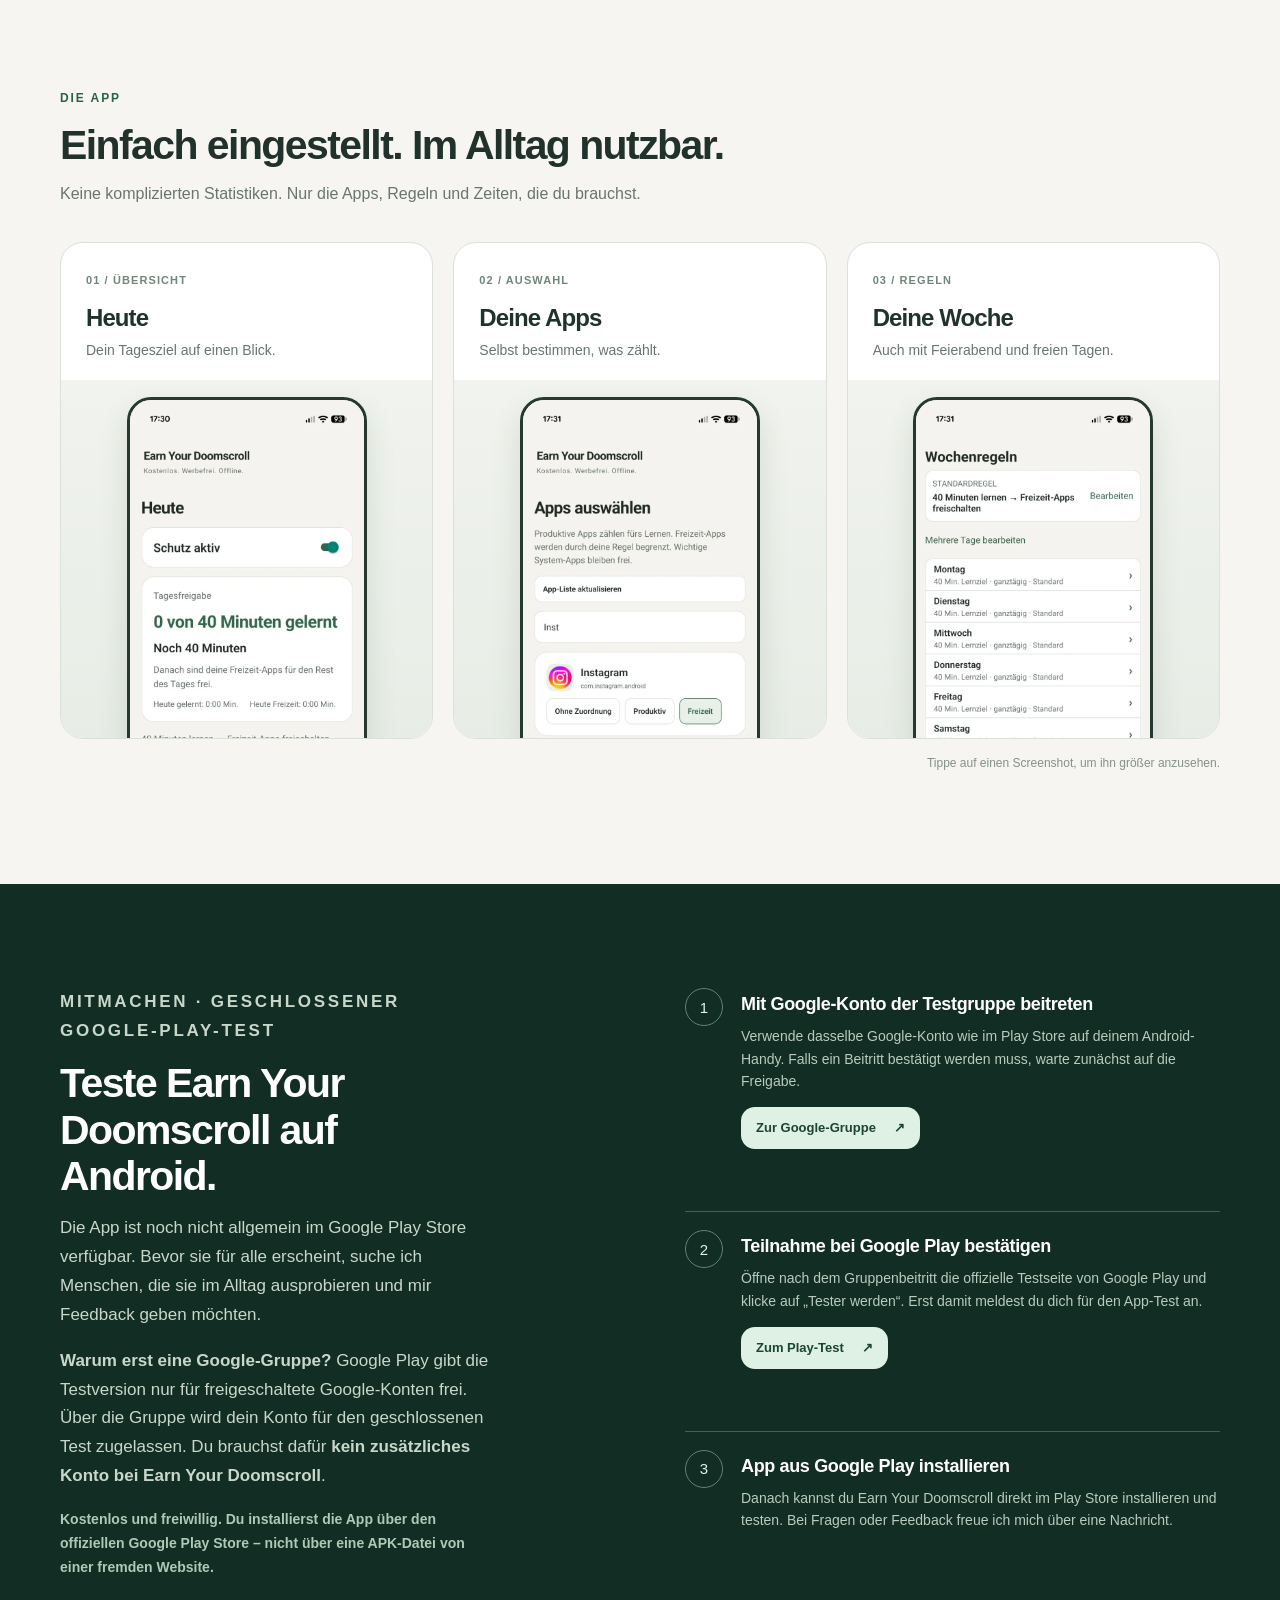
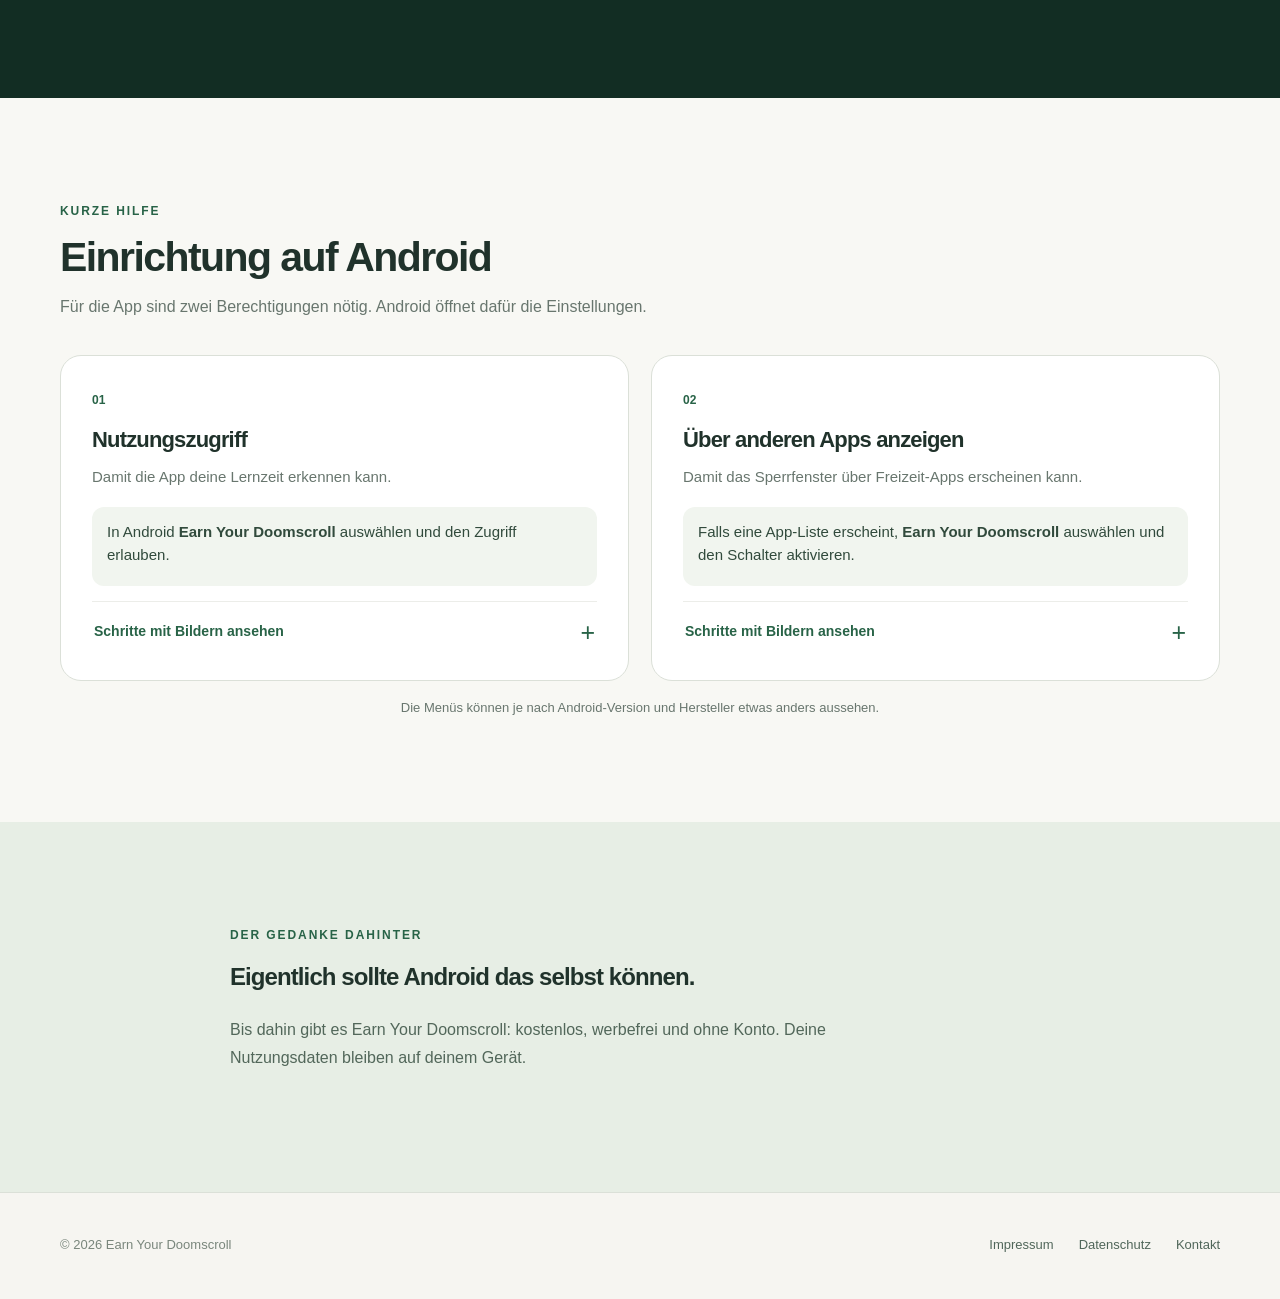
==== commit c316b71e: "Update index.html" ====
--- a/index.html
+++ b/index.html
@@ -86,7 +86,7 @@
             </article>
           </div>
           <div class="mode-strip">
-            <div><strong>Tagesfreigabe</strong><span>Einmal dein Lernziel erreichen, danach frei.</span></div>
+            <div><strong>Tagesfreigabe</strong><span>Einmal dein Lernziel erreichen, danach hast du frei.</span></div>
             <span class="mode-divider" aria-hidden="true"></span>
             <div><strong>Zeitguthaben</strong><span>Lernen und nach und nach Freizeit verdienen.</span></div>
           </div>
